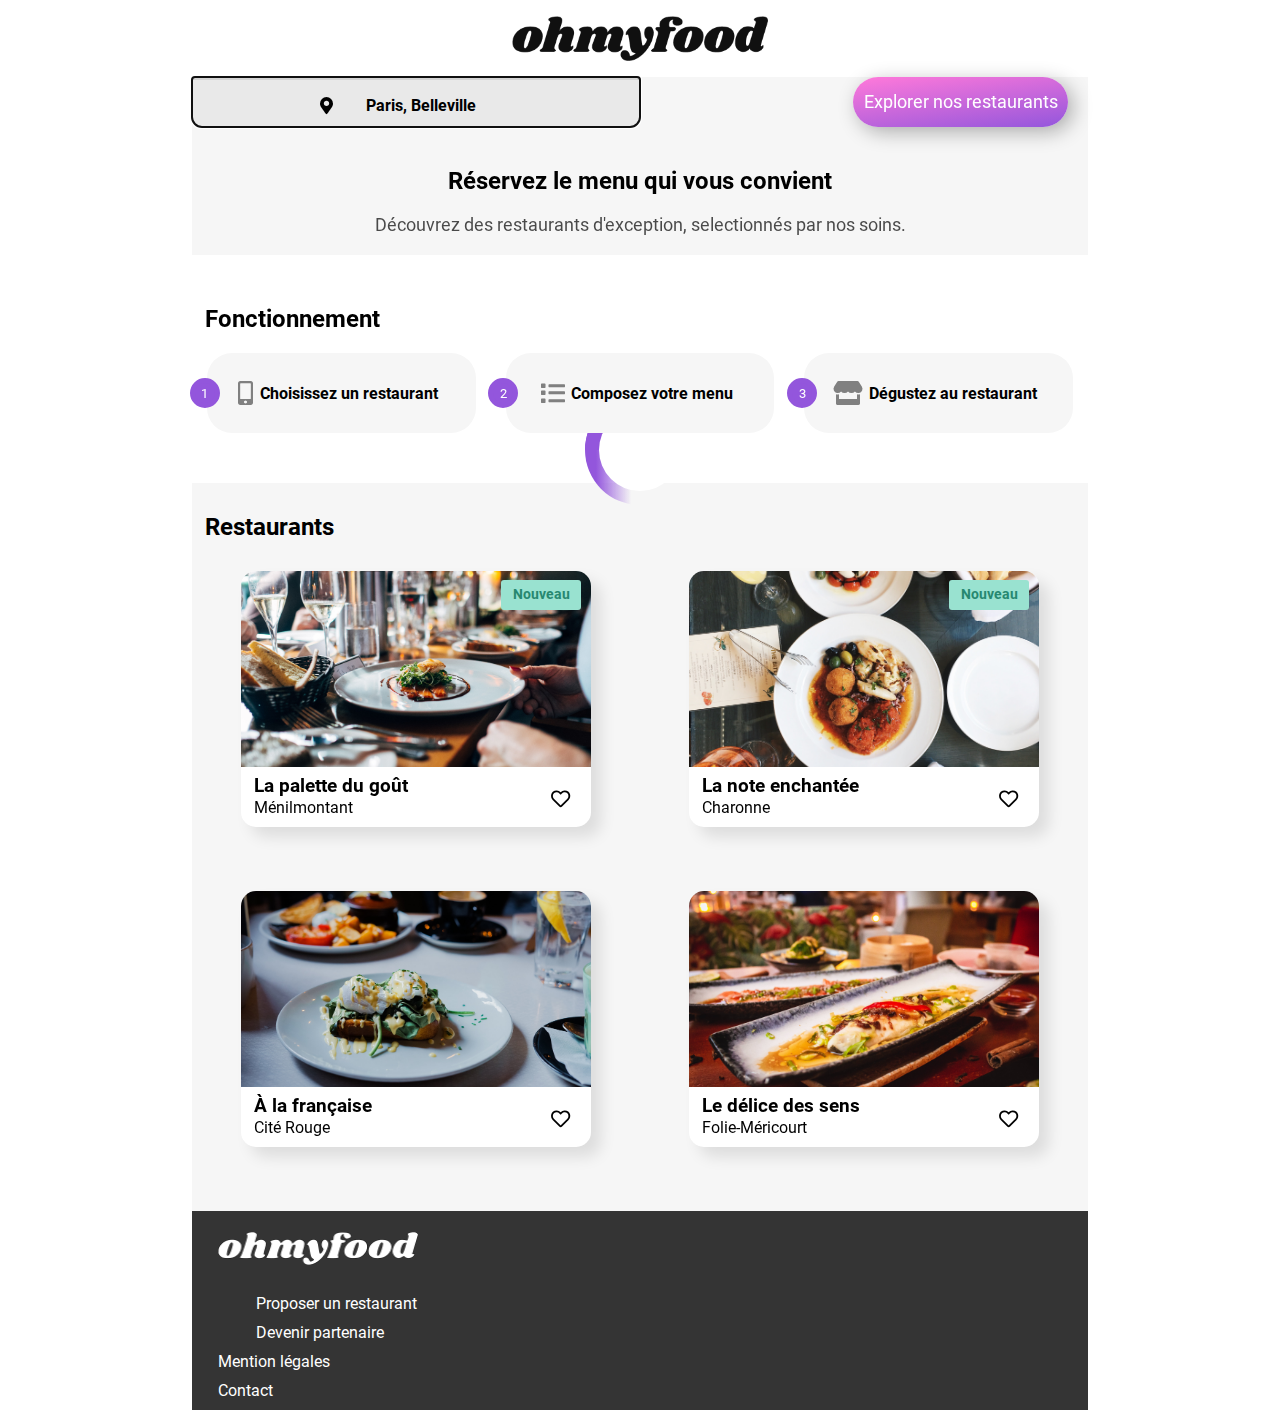
==== index.html @ 7fdb7022 "P3_2021" ====
<!DOCTYPE html>
<html lang="fr">
<head>
    <meta charset="UTF-8">
    <meta http-equiv="X-UA-Compatible" content="IE=edge">
    <meta name="viewport" content="width=device-width, initial-scale=1.0">
    <link rel="stylesheet" href="public/style.css" />
    <link rel="stylesheet" href="assets/Fontawesome/css/all.css">
    <title>OhMyFood</title>
</head>
<body>
    <div class="loader">
        <div class="loader__spinner"></div>
    </div>
    <div id="corps">
        <h1>
            <img src="assets/images/logo/ohmyfood.png" alt="Oh My Food">
        </h1>
        <form method="post" action="traitement.php">
            <fieldset>
                <div id="search-block">
                    <label for="search"><i class="fas fa-map-marker-alt icone"></i></label> <input type="search" name="search-bar" id="search" placeholder="Paris, Belleville" maxlength="20" size="20" autofocus required />
                    <div class="reserve">
                        <p class="titre-reserve">Réservez le menu qui vous convient</p>
                        <p class="reserve-resume">Découvrez des restaurants d'exception, selectionnés par nos soins.</p>
                    </div>
                    <div class="cadre-bouton">
                        <input type="submit" value="Explorer nos restaurants" id="bouton" />
                    </div>
                </div>
            </fieldset>
        </form>
        <div id="fonctionnement">
            <h2>Fonctionnement</h2>
            <div class="choisir">
                <a class="numero">1</a>
                <i class="fas fa-mobile-alt icone2"></i>
                <a class="descriptif">Choisissez un restaurant</a>
            </div>
            <div class="composer">
                <a class="numero">2</a>
                <i class="fas fa-list icone2"></i>
                <a class="descriptif">Composez votre menu</a>
            </div>
            <div class="deguster">
                <a class="numero">3</a>
                <i class="fas fa-store icone2"></i>
                <a class="descriptif">Dégustez au restaurant</a>
            </div>
        </div>
        <div id="restaurants">
            <h2>Restaurants</h2>
            <div class="palette">
                <a href="./html/palette-du-gout.html">
                    <img src="./assets/images/restaurants/palette-du-gout-m.jpg" alt="la palette du goût">
                    <h3>La palette du goût</h3>
                    <span>Ménilmontant</span>
                    <div class="nouveau">Nouveau</div>
                </a>
                <i class="far fa-heart coeur"></i>
            </div>
            <div class="note">
                <a href="./html/note-enchantee.html">
                    <img src="./assets/images/restaurants/note-enchantee-m.jpg" alt="la note enchantée">
                    <h3>La note enchantée</h3>
                    <span>Charonne</span>
                    <div class="nouveau">Nouveau</div>
                </a>
                <i class="far fa-heart coeur"></i>
            </div>
            <div class="francaise">
                <a href="./html/la-francaise.html">
                    <img src="./assets/images/restaurants/la-francaise-m.jpg" alt="À la française">
                    <h3>À la française</h3>
                    <span>Cité Rouge</span>
                </a>
                <i class="far fa-heart coeur"></i>
            </div>
            <div class="delice">
                <a href="./html/delice-des-sens.html">
                    <img src="./assets/images/restaurants/delice-des-sens-m.jpg" alt="Le délice des sens">
                    <h3>Le délice des sens</h3>
                    <span>Folie-Méricourt</span>
                </a>
                <i class="far fa-heart coeur"></i>
            </div>
        </div>
        <div id="footer">
            <div class="img-footer">
                <img src="./assets/images/logo/ohmyfood2wh.png" alt="OhMyFood">
            </div>
            <a class="proposer" href="">
                <i class="fas fa-utensils icone-footer"></i>
                <span class="p-restaurant">Proposer un restaurant</span>
            </a>
            <a class="partenaire" href="">
                <i class="fas fa-hands-helping"></i>
                <span class="d-partenaire">Devenir partenaire</span>
            </a>
            <a class="legale" href="">Mention légales</a>
            <a class="contact" href="mailto:contact-omf-paris@omf.com">Contact</a>
        </div>
    </div>
</body>
</html>
---- public/style.css ----
@charset "UTF-8";
@font-face {
  font-family: Roboto;
  src: url("../assets/Font/Roboto-Regular.ttf");
  font-weight: normal;
  font-style: normal;
}
@font-face {
  font-family: Roboto;
  src: url("../assets/Font/Roboto-Bold.ttf");
  font-weight: bold;
  font-style: normal;
}
@keyframes spinner {
  0% {
    transform: rotate(0deg);
  }
  100% {
    transform: rotate(360deg);
  }
}
@keyframes transition {
  0% {
    transform: translateX(-105vw);
  }
  100% {
    transform: translateX(0);
  }
}
@keyframes loader {
  0% {
    opacity: 1;
  }
  100% {
    opacity: 0;
  }
}
@keyframes defilement {
  0% {
    transform: translateY(10vw);
    opacity: 0;
  }
  100% {
    transform: translateY(0);
    opacity: 1;
  }
}
@keyframes size {
  0% {
    width: 80%;
  }
  100% {
    width: 70%;
  }
}
* {
  font-family: Roboto;
  margin: 0;
}

.loader {
  display: flex;
  align-items: center;
  justify-content: center;
  animation: loader 3s linear forwards;
  position: fixed;
  top: 0;
  bottom: 0;
  left: 0;
  right: 0;
}
.loader__spinner {
  font-size: 10px;
  margin: 50px auto;
  width: 11em;
  height: 11em;
  border-radius: 50%;
  background: linear-gradient(to right, #9356DC 10%, rgba(147, 86, 220, 0) 42%);
  position: relative;
  animation: spinner 2000ms 200ms infinite linear;
}
.loader__spinner::before {
  width: 50%;
  height: 50%;
  background: #9356DC;
  border-radius: 100% 0 0 0;
  position: absolute;
  top: 0;
  left: 0;
  content: "";
}
.loader__spinner::after {
  background: #FFFFFF;
  width: 75%;
  height: 75%;
  border-radius: 50%;
  content: "";
  margin: auto;
  position: absolute;
  top: 0;
  left: 0;
  bottom: 0;
  right: 0;
}

#corps {
  animation: transition 400ms 2200ms;
  animation-fill-mode: both;
  display: flex;
  flex-wrap: wrap;
  flex-direction: row;
  align-items: center;
  margin: 0 15%;
}

h1 {
  height: 6vw;
  width: 100%;
  display: flex;
  flex-direction: column;
  flex-wrap: wrap;
  justify-content: center;
  align-items: center;
  margin: 0;
}

h1 img {
  width: 20vw;
  object-fit: contain;
}

form {
  background: #F6F6F6;
  width: 100%;
  margin-bottom: 50px;
}

fieldset {
  border: 0;
  padding: 0;
}

#search-block {
  background: #F6F6F6;
  display: flex;
  flex-direction: row;
  flex-wrap: wrap;
  justify-content: space-between;
  position: relative;
}

label {
  position: absolute;
}

.icone {
  position: relative;
  top: 20px;
  left: 10vw;
  font-size: 1.1rem;
}

#search {
  height: 50px;
  width: 50%;
  background: #e9e9e9;
  text-align: center;
  border-top: 3px solid rgba(161, 161, 161, 0.3);
  border-bottom: 0;
  border-left: 0;
  border-right: 0;
  box-shadow: 0px 0px 0px 0px rgba(0, 0, 0, 0);
  order: 0;
  font-size: 1.5rem;
  margin-bottom: 2vw;
  border-bottom-right-radius: 10px;
  border-bottom-left-radius: 10px;
}
#search::placeholder {
  text-align: center;
  font-size: 1rem;
  font-weight: bold;
  opacity: 100%;
  color: black;
  padding-left: 30px;
}

.reserve {
  width: 100%;
  margin-top: 15px;
  margin-bottom: 20px;
  order: 2;
}

.titre-reserve {
  font-size: 1.5rem;
  font-weight: bold;
  text-align: center;
  color: black;
  margin-bottom: 20px;
  margin-left: 15%;
  margin-right: 15%;
}

.reserve-resume {
  font-size: 1.1rem;
  color: black;
  text-align: center;
  opacity: 70%;
  margin: 0 8%;
}

#bouton {
  background: linear-gradient(172deg, #FF79DA 1%, #9356DC 100%);
  border-radius: 68px;
  box-shadow: 5px 5px 20px 0px rgba(0, 0, 0, 0.3);
  border-style: none;
  height: 50px;
  width: 215px;
  font-size: 1.1rem;
  color: white;
  margin-right: 20px;
}
#bouton:hover {
  transition: 200ms ease-in-out;
  background: linear-gradient(172deg, #FF79DA 1%, #9356DC 100%);
  box-shadow: 5px 5px 20px 0px rgba(0, 0, 0, 0.8);
  filter: brightness(110%);
}

#fonctionnement {
  display: flex;
  flex-wrap: wrap;
  justify-content: space-around;
  width: 100%;
  position: relative;
}
#fonctionnement h2 {
  font-size: 1.5rem;
  font-weight: bold;
  width: 100vw;
  margin-left: 1vw;
}

.choisir, .composer, .deguster {
  background-color: #F6F6F6;
  margin-top: 20px;
  border-radius: 25px;
  height: 80px;
  width: 30%;
  display: flex;
  align-items: center;
  justify-content: center;
  position: relative;
}
.choisir:hover, .composer:hover, .deguster:hover {
  background-color: #f2eafb;
}
.choisir:hover .icone2, .composer:hover .icone2, .deguster:hover .icone2 {
  color: #9356DC;
}

.numero {
  background-color: #9356DC;
  border-radius: 100%;
  border: 5px solid #9356DC;
  font-size: 0.8rem;
  color: white;
  height: 20px;
  width: 20px;
  display: flex;
  justify-content: center;
  align-items: center;
  position: absolute;
  right: 20vw;
}

.icone2 {
  color: gray;
  position: relative;
  right: 0.5vw;
  font-size: 1.5rem;
}

.descriptif {
  font-weight: bold;
  font-size: 1rem;
}

#restaurants {
  display: flex;
  flex-direction: row;
  flex-wrap: wrap;
  justify-content: space-around;
  width: 100vw;
  background-color: #F6F6F6;
  padding-bottom: 0;
  padding-top: 30px;
  margin-top: 50px;
}
#restaurants h2 {
  font-size: 1.5rem;
  font-weight: bold;
  margin-bottom: 30px;
  margin-left: 1vw;
  width: 100%;
}

.palette, .note, .francaise, .delice {
  cursor: pointer;
  height: 250px;
  width: 89.3vw;
  border-radius: 15px;
  background-color: white;
  box-shadow: 10px 10px 15px 0px rgba(0, 0, 0, 0.1);
  margin-bottom: 5vw;
  align-self: center;
  position: relative;
  height: 20vw;
  width: 350px;
}
.palette img, .note img, .francaise img, .delice img {
  height: 175px;
  width: 100%;
  object-fit: cover;
  border-top-left-radius: 15px;
  border-top-right-radius: 15px;
  height: 15.3vw;
  width: 350px;
}
.palette h3, .note h3, .francaise h3, .delice h3 {
  font-size: 1.2rem;
  font-weight: bold;
  text-decoration: none;
  color: black;
  position: absolute;
  left: 3vw;
  bottom: 40px;
  bottom: 30px;
  left: 1vw;
}
.palette span, .note span, .francaise span, .delice span {
  text-decoration: none;
  color: black;
  position: absolute;
  bottom: 15px;
  left: 3vw;
  bottom: 10px;
  left: 1vw;
}

.coeur {
  color: black;
  position: absolute;
  top: 17vw;
  left: 310px;
  font-size: 1.2rem;
  z-index: 1;
}
.coeur:hover::after {
  opacity: 1;
}
.coeur:hover::before {
  opacity: 0;
}
.coeur::after {
  content: "";
  font-family: "Font Awesome 5 Free";
  font-weight: 900;
  color: #9356DC;
  filter: brightness(150%);
  opacity: 0;
  z-index: -1;
  transition: opacity 400ms;
  position: absolute;
  left: 0;
}

.nouveau {
  display: flex;
  justify-content: center;
  align-items: center;
  color: #278870;
  font-size: 0.9rem;
  font-weight: bold;
  background-color: #99E2D0;
  content: "";
  width: 80px;
  height: 30px;
  border-radius: 3px;
  position: absolute;
  bottom: 210px;
  left: 66vw;
  bottom: 17vw;
  left: 260px;
}

#footer {
  display: flex;
  flex-direction: column;
  flex-wrap: wrap;
  justify-content: center;
  width: 100vw;
  background-color: #343434;
}

.img-footer {
  margin-bottom: 10px;
  margin-top: 5px;
}
.img-footer img {
  height: 5vw;
  width: 200px;
  object-fit: contain;
  margin-left: 2vw;
}

.proposer, .partenaire, .legale, .contact {
  text-decoration: none;
  color: white;
  font-size: 1rem;
  padding-bottom: 10px;
}
.proposer i, .partenaire i, .legale i, .contact i {
  position: fixed;
  left: 2vw;
  font-size: 1rem;
}
.proposer span, .partenaire span, .legale span, .contact span {
  margin-left: 5vw;
  font-size: 1rem;
}

.legale, .contact {
  margin-left: 2vw;
}

@media screen and (max-width: 1024px) {
  #corps {
    display: flex;
    flex-direction: row;
    flex-wrap: wrap;
    justify-content: flex-start;
    animation: transition 400ms 2200ms;
    animation-fill-mode: both;
    margin: 0;
  }

  h1 {
    width: 100%;
    height: 3vw;
    display: flex;
    flex-direction: column;
    flex-wrap: wrap;
    justify-content: center;
    align-items: center;
    margin: 0;
    padding-top: 15px;
  }

  h1 img {
    width: 25vw;
    object-fit: contain;
    padding-top: 3vw;
  }

  form {
    background: white;
    width: 55%;
    position: relative;
    bottom: 25px;
  }

  fieldset {
    border: 0;
    padding: 0;
    margin-top: 5px;
  }

  #search-block {
    justify-content: space-around;
    background: white;
    font-size: 1.5rem;
    padding-bottom: 20px;
    bottom: 0;
  }

  label {
    position: absolute;
  }

  .icone {
    position: relative;
    top: 0;
    margin-top: 25px;
    left: calc(100% - 85px);
    font-size: 1.1rem;
  }

  #search {
    height: 60px;
    width: 100%;
    background: #e9e9e9;
    text-align: center;
    border-top: 3px solid rgba(161, 161, 161, 0.3);
    box-shadow: 0px 0px 0px 0px rgba(0, 0, 0, 0);
    order: 0;
    border-bottom-left-radius: 0;
    border-bottom-right-radius: 0;
  }
  #search::placeholder {
    text-align: center;
    font-size: 1rem;
    font-weight: bold;
    opacity: 100%;
    color: black;
    padding-left: 30px;
  }

  .reserve {
    width: auto;
    margin-top: 50px;
    margin-bottom: 0vw;
  }

  .titre-reserve {
    font-size: 1.5rem;
    font-weight: bold;
    color: black;
    margin-left: 15%;
    margin-right: 15%;
    margin-bottom: 30px;
  }

  .reserve-resume {
    font-size: 1.1rem;
    color: black;
    text-align: center;
    opacity: 70%;
    margin: 0 8%;
  }

  #bouton {
    margin-top: 10px;
    margin-right: 0;
    background: linear-gradient(172deg, #FF79DA 1%, #9356DC 100%);
    border-radius: 68px;
    box-shadow: 5px 5px 20px 0px rgba(0, 0, 0, 0.3);
    border-style: none;
    height: 50px;
    width: 215px;
    font-size: 1rem;
    color: white;
  }
  #bouton:hover {
    transition: 200ms ease-in-out;
    background: linear-gradient(172deg, #FF79DA 1%, #9356DC 100%);
    box-shadow: 5px 5px 20px 0px rgba(0, 0, 0, 0.8);
    filter: brightness(110%);
  }

  #fonctionnement {
    display: flex;
    flex-wrap: wrap;
    width: 40%;
    margin-top: 7vw;
    position: relative;
    left: 4vw;
    bottom: 40px;
  }
  #fonctionnement h2 {
    display: none;
    font-size: 2rem;
    font-weight: bold;
  }

  .choisir, .composer, .deguster {
    background-color: #F6F6F6;
    border-radius: 25px;
    height: 85px;
    width: 90vw;
    margin-bottom: 5vw;
    position: relative;
    box-shadow: 10px 10px 10px 0px rgba(0, 0, 0, 0.1);
  }
  .choisir:hover, .composer:hover, .deguster:hover {
    background-color: #f2eafb;
  }
  .choisir:hover .icone2, .composer:hover .icone2, .deguster:hover .icone2 {
    color: #9356DC;
  }

  .numero {
    background-color: #9356DC;
    border-radius: 100%;
    border: 5px solid #9356DC;
    font-size: 0.8rem;
    color: white;
    height: 25px;
    width: 25px;
    display: flex;
    justify-content: center;
    align-items: center;
    position: absolute;
    right: 37.5vw;
  }

  .icone2 {
    color: gray;
    position: absolute;
    left: 5vw;
    font-size: 1.3rem;
  }

  .descriptif {
    font-weight: bold;
    font-size: 1rem;
  }

  #restaurants {
    display: flex;
    flex-direction: row;
    flex-wrap: wrap;
    justify-content: space-around;
    width: 100vw;
    background-color: #F6F6F6;
    padding-bottom: 5vw;
    padding-top: 5vw;
    margin-top: -3vw;
  }
  #restaurants h2 {
    font-size: 1.6rem;
    font-weight: bold;
    margin-bottom: 5vw;
    margin-left: 3vw;
  }

  .palette, .note, .francaise, .delice {
    cursor: pointer;
    height: 250px;
    width: 89.3vw;
    border-radius: 15px;
    background-color: white;
    box-shadow: 10px 10px 15px 0px rgba(0, 0, 0, 0.1);
    margin-bottom: 5vw;
    align-self: center;
    position: relative;
    height: 300px;
    width: 350px;
  }
  .palette img, .note img, .francaise img, .delice img {
    height: 175px;
    width: 100%;
    object-fit: cover;
    border-top-left-radius: 15px;
    border-top-right-radius: 15px;
    height: 215px;
  }
  .palette h3, .note h3, .francaise h3, .delice h3 {
    font-size: 1.2rem;
    font-weight: bold;
    text-decoration: none;
    color: black;
    position: absolute;
    left: 3vw;
    bottom: 40px;
    bottom: 45px;
  }
  .palette span, .note span, .francaise span, .delice span {
    text-decoration: none;
    color: black;
    position: absolute;
    bottom: 15px;
    left: 3vw;
    bottom: 25px;
  }

  .coeur {
    color: black;
    position: absolute;
    top: 235px;
    left: 32vw;
    font-size: 1.5rem;
    z-index: 1;
  }
  .coeur:hover::after {
    opacity: 1;
  }
  .coeur:hover::before {
    opacity: 0;
  }
  .coeur::after {
    content: "";
    font-family: "Font Awesome 5 Free";
    font-weight: 900;
    color: #9356DC;
    filter: brightness(150%);
    opacity: 0;
    z-index: -1;
    transition: opacity 400ms;
    position: absolute;
    left: 0;
  }

  .nouveau {
    display: flex;
    justify-content: center;
    align-items: center;
    color: #278870;
    font-size: 0.9rem;
    font-weight: bold;
    background-color: #99E2D0;
    content: "";
    width: 80px;
    height: 30px;
    border-radius: 3px;
    position: absolute;
    bottom: 210px;
    left: 66vw;
    bottom: 260px;
    left: 26vw;
  }

  #footer {
    display: flex;
    flex-direction: column;
    flex-wrap: wrap;
    justify-content: center;
    width: 100vw;
    background-color: #343434;
    padding-top: 0;
  }

  .img-footer {
    margin-bottom: 2vw;
  }
  .img-footer img {
    height: 9vw;
    width: 23vw;
    object-fit: contain;
    margin-left: 5vw;
  }

  .proposer, .partenaire, .legale, .contact {
    text-decoration: none;
    color: white;
    font-size: 1rem;
    padding-bottom: 2vw;
  }
  .proposer i, .partenaire i, .legale i, .contact i {
    position: fixed;
    left: 5vw;
    font-size: 1rem;
  }
  .proposer span, .partenaire span, .legale span, .contact span {
    margin-left: 11vw;
    font-size: 1rem;
  }

  .legale, .contact {
    margin-left: 5vw;
  }
}
@media screen and (max-width: 768px) {
  #corps {
    animation: transition 400ms 2200ms;
    animation-fill-mode: both;
    margin: 0;
  }

  h1 {
    height: 13vw;
    display: flex;
    flex-direction: column;
    flex-wrap: wrap;
    justify-content: center;
    align-content: center;
    margin: 0;
    padding-top: 0;
  }

  h1 img {
    height: 7vw;
    width: 40vw;
    object-fit: contain;
    padding-top: 3vw;
  }

  form {
    background: white;
    width: 100vw;
    position: initial;
  }

  fieldset {
    border: 0;
    padding: 0;
    margin-top: 5px;
  }

  #search-block {
    background: #F6F6F6;
    padding-bottom: 55px;
  }

  label {
    position: absolute;
  }

  .icone {
    font-size: 1.2rem;
    position: relative;
    margin-top: 18px;
    top: 0;
    left: calc(100% - 85px);
  }

  #search {
    height: 50px;
    width: 100%;
    background: #e9e9e9;
    text-align: center;
    border-top: 3px solid rgba(161, 161, 161, 0.3);
    box-shadow: 0px 0px 0px 0px rgba(0, 0, 0, 0);
    order: 0;
    border-bottom-left-radius: 0;
    border-bottom-right-radius: 0;
  }
  #search::placeholder {
    text-align: center;
    font-size: 1rem;
    font-weight: bold;
    opacity: 100%;
    color: black;
    padding-left: 30px;
  }

  .reserve {
    width: auto;
    margin-top: 35px;
    margin-bottom: 30px;
    order: 1;
  }

  .titre-reserve {
    font-size: 1.5rem;
    font-weight: bold;
    color: black;
    text-align: center;
    margin-left: 15%;
    margin-right: 15%;
    margin-bottom: 10px;
  }

  .reserve-resume {
    font-size: 1.1rem;
    color: black;
    text-align: center;
    opacity: 70%;
    margin: 0 8%;
  }

  .cadre-bouton {
    text-align: center;
    order: 2;
    width: 100vw;
  }

  #bouton {
    background: linear-gradient(172deg, #FF79DA 1%, #9356DC 100%);
    border-radius: 68px;
    box-shadow: 5px 5px 20px 0px rgba(0, 0, 0, 0.3);
    border-style: none;
    height: 50px;
    width: 215px;
    font-size: 1rem;
    color: white;
  }
  #bouton:hover {
    transition: 200ms ease-in-out;
    background: linear-gradient(172deg, #FF79DA 1%, #9356DC 100%);
    box-shadow: 5px 5px 20px 0px rgba(0, 0, 0, 0.8);
    filter: brightness(110%);
  }

  #fonctionnement {
    display: flex;
    flex-wrap: wrap;
    align-content: center;
    width: 100vw;
    margin-top: 0px;
    position: initial;
  }
  #fonctionnement h2 {
    display: block;
    font-size: 1.5rem;
    font-weight: bold;
    padding-left: 5vw;
    margin-bottom: 20px;
  }

  .choisir, .composer, .deguster {
    background-color: #F6F6F6;
    border-radius: 25px;
    height: 75px;
    width: 90vw;
    margin-bottom: 5vw;
    position: relative;
    box-shadow: 10px 10px 10px 0px rgba(0, 0, 0, 0.1);
  }
  .choisir:hover, .composer:hover, .deguster:hover {
    background-color: #f2eafb;
  }
  .choisir:hover .icone2, .composer:hover .icone2, .deguster:hover .icone2 {
    color: #9356DC;
  }

  .numero {
    background-color: #9356DC;
    border-radius: 100%;
    border: 5px solid #9356DC;
    font-size: 0.8rem;
    color: white;
    height: 15px;
    width: 15px;
    position: absolute;
    right: 86vw;
  }

  .icone2 {
    color: gray;
    position: absolute;
    left: 35px;
    font-size: 1.2rem;
  }

  .descriptif {
    font-weight: bold;
    font-size: 1rem;
  }

  #restaurants {
    display: flex;
    flex-wrap: wrap;
    align-content: center;
    width: 100vw;
    background-color: #F6F6F6;
    padding-bottom: 50px;
    padding-top: 55px;
    margin-top: 55px;
  }
  #restaurants h2 {
    font-size: 1.6rem;
    font-weight: bold;
    margin-bottom: 5vw;
    padding-left: 3vw;
  }

  .palette, .note, .francaise, .delice {
    cursor: pointer;
    height: 250px;
    width: 89.3vw;
    border-radius: 15px;
    background-color: white;
    box-shadow: 10px 10px 15px 0px rgba(0, 0, 0, 0.1);
    margin-bottom: 5vw;
    align-self: center;
    position: relative;
  }
  .palette img, .note img, .francaise img, .delice img {
    height: 175px;
    width: 100%;
    object-fit: cover;
    border-top-left-radius: 15px;
    border-top-right-radius: 15px;
  }
  .palette h3, .note h3, .francaise h3, .delice h3 {
    font-size: 1.2rem;
    font-weight: bold;
    text-decoration: none;
    color: black;
    position: absolute;
    left: 3vw;
    bottom: 40px;
  }
  .palette span, .note span, .francaise span, .delice span {
    text-decoration: none;
    color: black;
    position: absolute;
    bottom: 15px;
    left: 3vw;
    font-size: 1.1rem;
  }
  .palette a, .note a, .francaise a, .delice a {
    text-decoration: none;
  }

  .coeur {
    color: black;
    position: absolute;
    top: 190px;
    left: 76vw;
    font-size: 1.5rem;
    z-index: 1;
  }
  .coeur:hover::after {
    opacity: 1;
  }
  .coeur:hover::before {
    opacity: 0;
  }
  .coeur::after {
    content: "";
    font-family: "Font Awesome 5 Free";
    font-weight: 900;
    color: #9356DC;
    filter: brightness(150%);
    opacity: 0;
    z-index: -1;
    transition: opacity 400ms;
    position: absolute;
    left: 0;
  }

  .nouveau {
    display: flex;
    justify-content: center;
    align-items: center;
    color: #278870;
    font-size: 0.9rem;
    font-weight: bold;
    background-color: #99E2D0;
    content: "";
    width: 80px;
    height: 30px;
    border-radius: 3px;
    position: absolute;
    bottom: 210px;
    left: 66vw;
  }

  #footer {
    display: flex;
    flex-direction: column;
    flex-wrap: wrap;
    justify-content: center;
    width: 100vw;
    background-color: #343434;
    padding-top: 3vw;
  }

  .img-footer {
    margin-bottom: 2vw;
  }
  .img-footer img {
    height: 9vw;
    width: 23vw;
    object-fit: contain;
    margin-left: 5vw;
  }

  .proposer, .partenaire, .legale, .contact {
    text-decoration: none;
    color: white;
    font-size: 0.9rem;
    padding-bottom: 2vw;
    position: relative;
  }
  .proposer i, .partenaire i, .legale i, .contact i {
    position: absolute;
    left: 5vw;
    font-size: 1rem;
  }
  .proposer span, .partenaire span, .legale span, .contact span {
    margin-left: 11vw;
    font-size: 0.9rem;
  }

  .legale, .contact {
    margin-left: 5vw;
  }
}

/*# sourceMappingURL=style.css.map */
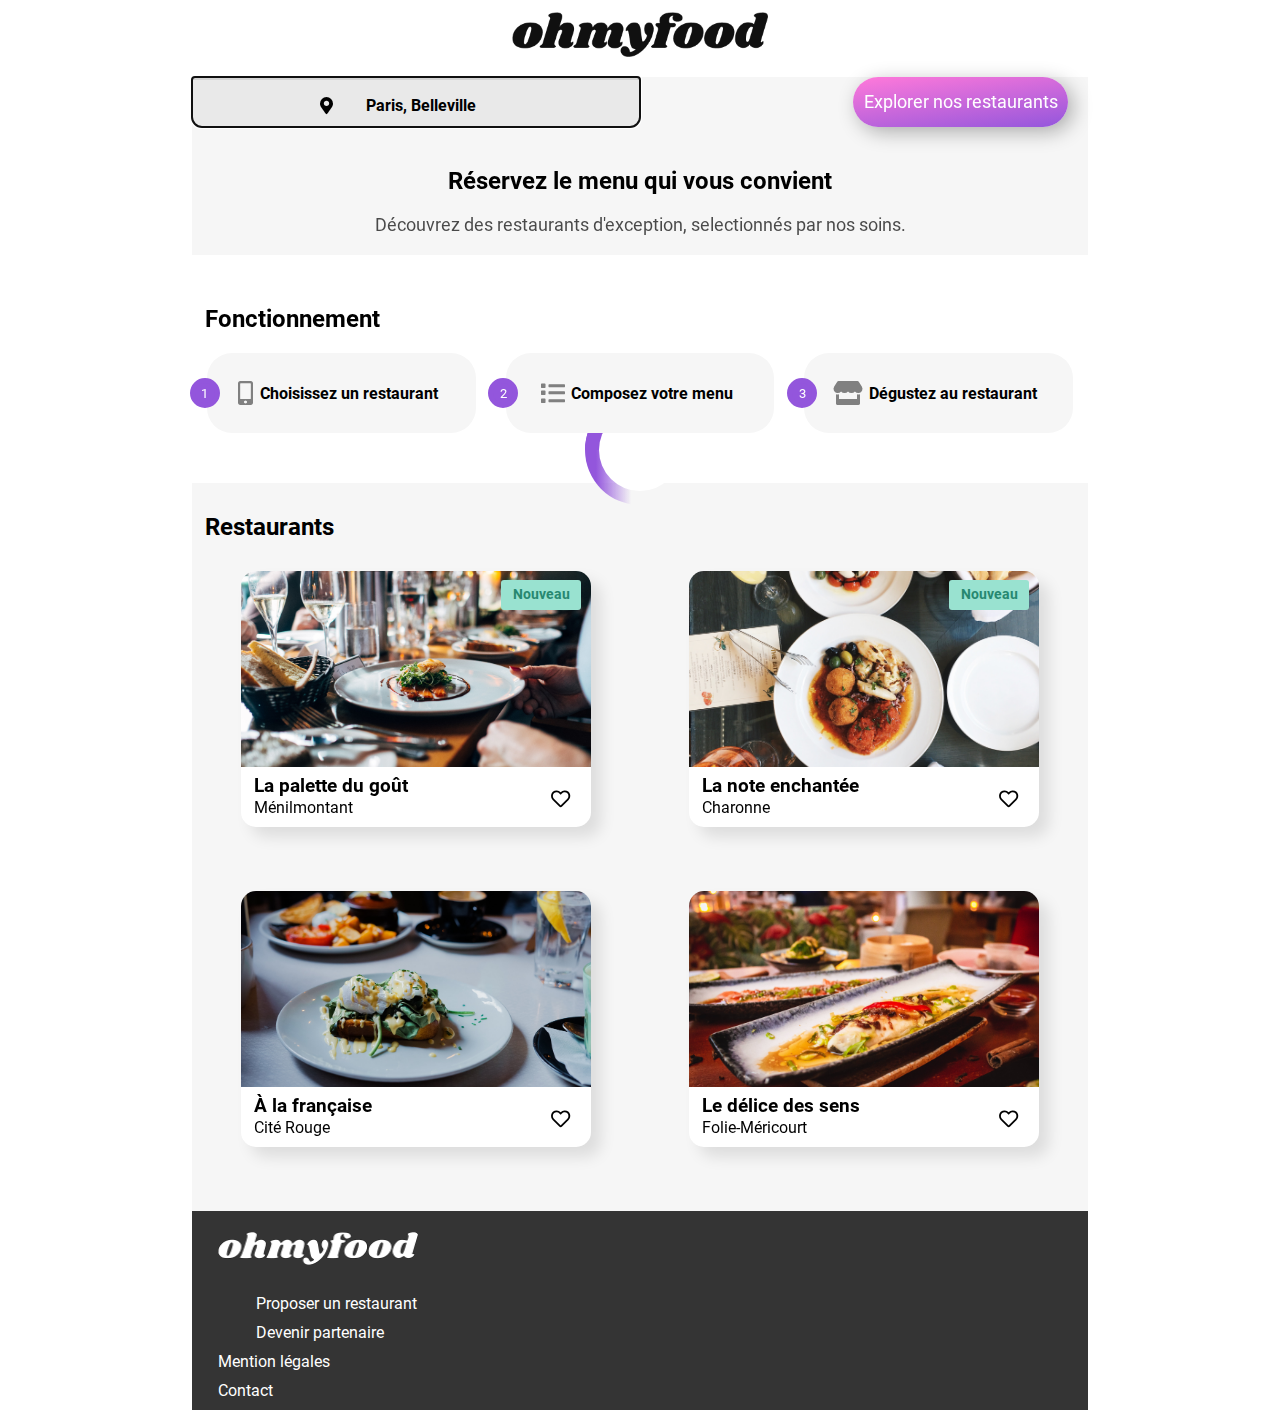
==== commit 6f3a94aa: "P3_2021" ====
--- a/index.html
+++ b/index.html
@@ -12,94 +12,96 @@
     <div class="loader">
         <div class="loader__spinner"></div>
     </div>
-    <div id="corps">
+<div id="corps">
+    <header>
         <h1>
             <img src="assets/images/logo/ohmyfood.png" alt="Oh My Food">
         </h1>
-        <form method="post" action="traitement.php">
-            <fieldset>
-                <div id="search-block">
-                    <label for="search"><i class="fas fa-map-marker-alt icone"></i></label> <input type="search" name="search-bar" id="search" placeholder="Paris, Belleville" maxlength="20" size="20" autofocus required />
-                    <div class="reserve">
-                        <p class="titre-reserve">Réservez le menu qui vous convient</p>
-                        <p class="reserve-resume">Découvrez des restaurants d'exception, selectionnés par nos soins.</p>
-                    </div>
-                    <div class="cadre-bouton">
-                        <input type="submit" value="Explorer nos restaurants" id="bouton" />
-                    </div>
+    </header>
+    <form method="post" action="traitement.php">
+        <fieldset>
+            <div id="search-block">
+                <label for="search"><i class="fas fa-map-marker-alt icone"></i></label> <input type="search" name="search-bar" id="search" placeholder="Paris, Belleville" maxlength="20" size="20" autofocus required />
+                <div class="reserve">
+                    <p class="titre-reserve">Réservez le menu qui vous convient</p>
+                    <p class="reserve-resume">Découvrez des restaurants d'exception, selectionnés par nos soins.</p>
                 </div>
-            </fieldset>
-        </form>
-        <div id="fonctionnement">
-            <h2>Fonctionnement</h2>
-            <div class="choisir">
-                <a class="numero">1</a>
-                <i class="fas fa-mobile-alt icone2"></i>
-                <a class="descriptif">Choisissez un restaurant</a>
+                <div class="cadre-bouton">
+                    <input type="submit" value="Explorer nos restaurants" id="bouton" />
+                </div>
             </div>
-            <div class="composer">
-                <a class="numero">2</a>
-                <i class="fas fa-list icone2"></i>
-                <a class="descriptif">Composez votre menu</a>
-            </div>
-            <div class="deguster">
-                <a class="numero">3</a>
-                <i class="fas fa-store icone2"></i>
-                <a class="descriptif">Dégustez au restaurant</a>
-            </div>
+        </fieldset>
+    </form>
+    <section id="fonctionnement">
+        <h2>Fonctionnement</h2>
+        <div class="choisir">
+            <a class="numero">1</a>
+            <i class="fas fa-mobile-alt icone2"></i>
+            <a class="descriptif">Choisissez un restaurant</a>
         </div>
-        <div id="restaurants">
-            <h2>Restaurants</h2>
-            <div class="palette">
-                <a href="./html/palette-du-gout.html">
-                    <img src="./assets/images/restaurants/palette-du-gout-m.jpg" alt="la palette du goût">
-                    <h3>La palette du goût</h3>
-                    <span>Ménilmontant</span>
-                    <div class="nouveau">Nouveau</div>
-                </a>
-                <i class="far fa-heart coeur"></i>
-            </div>
-            <div class="note">
-                <a href="./html/note-enchantee.html">
-                    <img src="./assets/images/restaurants/note-enchantee-m.jpg" alt="la note enchantée">
-                    <h3>La note enchantée</h3>
-                    <span>Charonne</span>
-                    <div class="nouveau">Nouveau</div>
-                </a>
-                <i class="far fa-heart coeur"></i>
-            </div>
-            <div class="francaise">
-                <a href="./html/la-francaise.html">
-                    <img src="./assets/images/restaurants/la-francaise-m.jpg" alt="À la française">
-                    <h3>À la française</h3>
-                    <span>Cité Rouge</span>
-                </a>
-                <i class="far fa-heart coeur"></i>
-            </div>
-            <div class="delice">
-                <a href="./html/delice-des-sens.html">
-                    <img src="./assets/images/restaurants/delice-des-sens-m.jpg" alt="Le délice des sens">
-                    <h3>Le délice des sens</h3>
-                    <span>Folie-Méricourt</span>
-                </a>
-                <i class="far fa-heart coeur"></i>
-            </div>
+        <div class="composer">
+            <a class="numero">2</a>
+            <i class="fas fa-list icone2"></i>
+            <a class="descriptif">Composez votre menu</a>
         </div>
-        <div id="footer">
-            <div class="img-footer">
-                <img src="./assets/images/logo/ohmyfood2wh.png" alt="OhMyFood">
-            </div>
-            <a class="proposer" href="">
-                <i class="fas fa-utensils icone-footer"></i>
-                <span class="p-restaurant">Proposer un restaurant</span>
+        <div class="deguster">
+            <a class="numero">3</a>
+            <i class="fas fa-store icone2"></i>
+            <a class="descriptif">Dégustez au restaurant</a>
+        </div>
+    </section>
+    <section id="restaurants">
+        <h2>Restaurants</h2>
+        <article class="palette">
+            <a href="./html/palette-du-gout.html">
+                <img src="./assets/images/restaurants/palette-du-gout-m.jpg" alt="la palette du goût">
+                <h3>La palette du goût</h3>
+                <span>Ménilmontant</span>
+                <div class="nouveau">Nouveau</div>
             </a>
-            <a class="partenaire" href="">
-                <i class="fas fa-hands-helping"></i>
-                <span class="d-partenaire">Devenir partenaire</span>
+            <i class="far fa-heart coeur"></i>
+        </article>
+        <article class="note">
+            <a href="./html/note-enchantee.html">
+                <img src="./assets/images/restaurants/note-enchantee-m.jpg" alt="la note enchantée">
+                <h3>La note enchantée</h3>
+                <span>Charonne</span>
+                <div class="nouveau">Nouveau</div>
             </a>
-            <a class="legale" href="">Mention légales</a>
-            <a class="contact" href="mailto:contact-omf-paris@omf.com">Contact</a>
+            <i class="far fa-heart coeur"></i>
+        </article>
+        <article class="francaise">
+            <a href="./html/la-francaise.html">
+                <img src="./assets/images/restaurants/la-francaise-m.jpg" alt="À la française">
+                <h3>À la française</h3>
+                <span>Cité Rouge</span>
+            </a>
+            <i class="far fa-heart coeur"></i>
+        </article>
+        <article class="delice">
+            <a href="./html/delice-des-sens.html">
+                <img src="./assets/images/restaurants/delice-des-sens-m.jpg" alt="Le délice des sens">
+                <h3>Le délice des sens</h3>
+                <span>Folie-Méricourt</span>
+            </a>
+            <i class="far fa-heart coeur"></i>
+        </article>
+    </section>
+    <footer id="footer">
+        <div class="img-footer">
+            <img src="./assets/images/logo/ohmyfood2wh.png" alt="OhMyFood">
         </div>
-    </div>
+        <a class="proposer" href="">
+            <i class="fas fa-utensils icone-footer"></i>
+            <span class="p-restaurant">Proposer un restaurant</span>
+        </a>
+        <a class="partenaire" href="">
+            <i class="fas fa-hands-helping"></i>
+            <span class="d-partenaire">Devenir partenaire</span>
+        </a>
+        <a class="legale" href="">Mention légales</a>
+        <a class="contact" href="mailto:contact-omf-paris@omf.com">Contact</a>
+    </footer>
+</div>
 </body>
 </html>--- a/public/style.css
+++ b/public/style.css
@@ -113,7 +113,7 @@
   margin: 0 15%;
 }
 
-h1 {
+header {
   height: 6vw;
   width: 100%;
   display: flex;
@@ -446,7 +446,7 @@
     margin: 0;
   }
 
-  h1 {
+  header {
     width: 100%;
     height: 3vw;
     display: flex;
@@ -768,7 +768,7 @@
     margin: 0;
   }
 
-  h1 {
+  header {
     height: 13vw;
     display: flex;
     flex-direction: column;
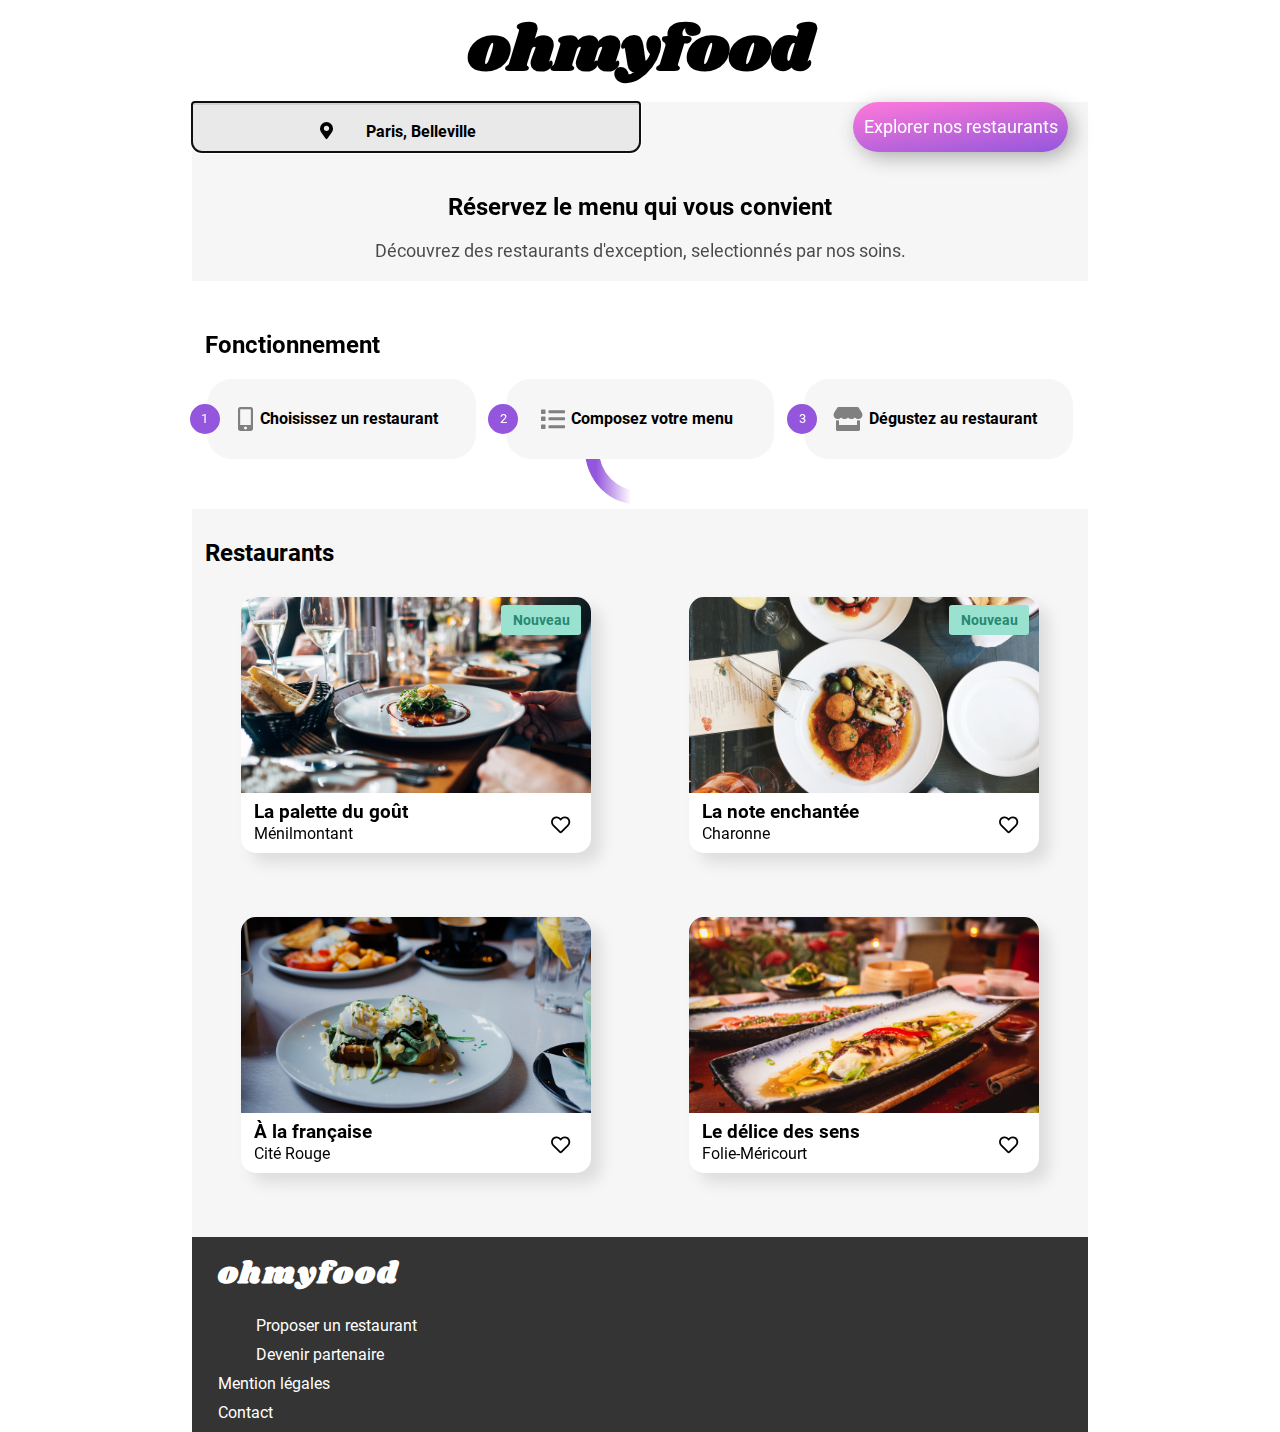
==== commit e4556e9a: "P3_2021" ====
--- a/index.html
+++ b/index.html
@@ -14,14 +14,15 @@
     </div>
 <div id="corps">
     <header>
-        <h1>
-            <img src="assets/images/logo/ohmyfood.png" alt="Oh My Food">
-        </h1>
+        <h1>ohmyfood</h1>
     </header>
     <form method="post" action="traitement.php">
         <fieldset>
             <div id="search-block">
-                <label for="search"><i class="fas fa-map-marker-alt icone"></i></label> <input type="search" name="search-bar" id="search" placeholder="Paris, Belleville" maxlength="20" size="20" autofocus required />
+                <label for="search">
+                    <i class="fas fa-map-marker-alt icone"></i>
+                </label> 
+                <input type="search" name="search-bar" id="search" placeholder="Paris, Belleville" maxlength="20" size="20" autofocus required />
                 <div class="reserve">
                     <p class="titre-reserve">Réservez le menu qui vous convient</p>
                     <p class="reserve-resume">Découvrez des restaurants d'exception, selectionnés par nos soins.</p>
@@ -88,9 +89,7 @@
         </article>
     </section>
     <footer id="footer">
-        <div class="img-footer">
-            <img src="./assets/images/logo/ohmyfood2wh.png" alt="OhMyFood">
-        </div>
+        <h4>ohmyfood</h4>
         <a class="proposer" href="">
             <i class="fas fa-utensils icone-footer"></i>
             <span class="p-restaurant">Proposer un restaurant</span>
--- a/public/style.css
+++ b/public/style.css
@@ -1,4 +1,5 @@
 @charset "UTF-8";
+@import url("https://fonts.googleapis.com/css2?family=Shrikhand&display=swap");
 @font-face {
   font-family: Roboto;
   src: url("../assets/Font/Roboto-Regular.ttf");
@@ -62,7 +63,7 @@
   display: flex;
   align-items: center;
   justify-content: center;
-  animation: loader 3s linear forwards;
+  animation: loader 2600ms linear forwards;
   position: fixed;
   top: 0;
   bottom: 0;
@@ -114,7 +115,7 @@
 }
 
 header {
-  height: 6vw;
+  height: 8vw;
   width: 100%;
   display: flex;
   flex-direction: column;
@@ -124,9 +125,11 @@
   margin: 0;
 }
 
-h1 img {
-  width: 20vw;
-  object-fit: contain;
+h1 {
+  font-size: 4rem;
+  color: black;
+  font-family: "Shrikhand", cursive;
+  font-weight: bold;
 }
 
 form {
@@ -404,15 +407,15 @@
   background-color: #343434;
 }
 
-.img-footer {
-  margin-bottom: 10px;
-  margin-top: 5px;
-}
-.img-footer img {
-  height: 5vw;
-  width: 200px;
-  object-fit: contain;
+h4 {
+  margin-bottom: 20px;
+  margin-top: 15px;
   margin-left: 2vw;
+  font-size: 1.9rem;
+  color: white;
+  font-family: "Shrikhand", cursive;
+  font-weight: bold;
+  letter-spacing: 2px;
 }
 
 .proposer, .partenaire, .legale, .contact {
@@ -448,7 +451,7 @@
 
   header {
     width: 100%;
-    height: 3vw;
+    height: 4vw;
     display: flex;
     flex-direction: column;
     flex-wrap: wrap;
@@ -458,10 +461,12 @@
     padding-top: 15px;
   }
 
-  h1 img {
-    width: 25vw;
-    object-fit: contain;
-    padding-top: 3vw;
+  h1 {
+    font-size: 3.5rem;
+    color: black;
+    font-family: "Shrikhand", cursive;
+    font-weight: bold;
+    padding-top: 20px;
   }
 
   form {
@@ -731,14 +736,15 @@
     padding-top: 0;
   }
 
-  .img-footer {
-    margin-bottom: 2vw;
-  }
-  .img-footer img {
-    height: 9vw;
-    width: 23vw;
-    object-fit: contain;
+  h4 {
+    margin-bottom: 20px;
+    margin-top: 15px;
     margin-left: 5vw;
+    font-size: 1.7rem;
+    color: white;
+    font-family: "Shrikhand", cursive;
+    font-weight: bold;
+    letter-spacing: 2px;
   }
 
   .proposer, .partenaire, .legale, .contact {
@@ -779,11 +785,12 @@
     padding-top: 0;
   }
 
-  h1 img {
-    height: 7vw;
-    width: 40vw;
-    object-fit: contain;
-    padding-top: 3vw;
+  h1 {
+    font-size: 1.7rem;
+    color: black;
+    font-family: "Shrikhand", cursive;
+    font-weight: bold;
+    padding-top: 10px;
   }
 
   form {
@@ -1049,14 +1056,15 @@
     padding-top: 3vw;
   }
 
-  .img-footer {
-    margin-bottom: 2vw;
-  }
-  .img-footer img {
-    height: 9vw;
-    width: 23vw;
-    object-fit: contain;
+  h4 {
+    margin-bottom: 20px;
+    margin-top: 5px;
     margin-left: 5vw;
+    font-size: 1rem;
+    color: white;
+    font-family: "Shrikhand", cursive;
+    font-weight: bold;
+    letter-spacing: 2px;
   }
 
   .proposer, .partenaire, .legale, .contact {
